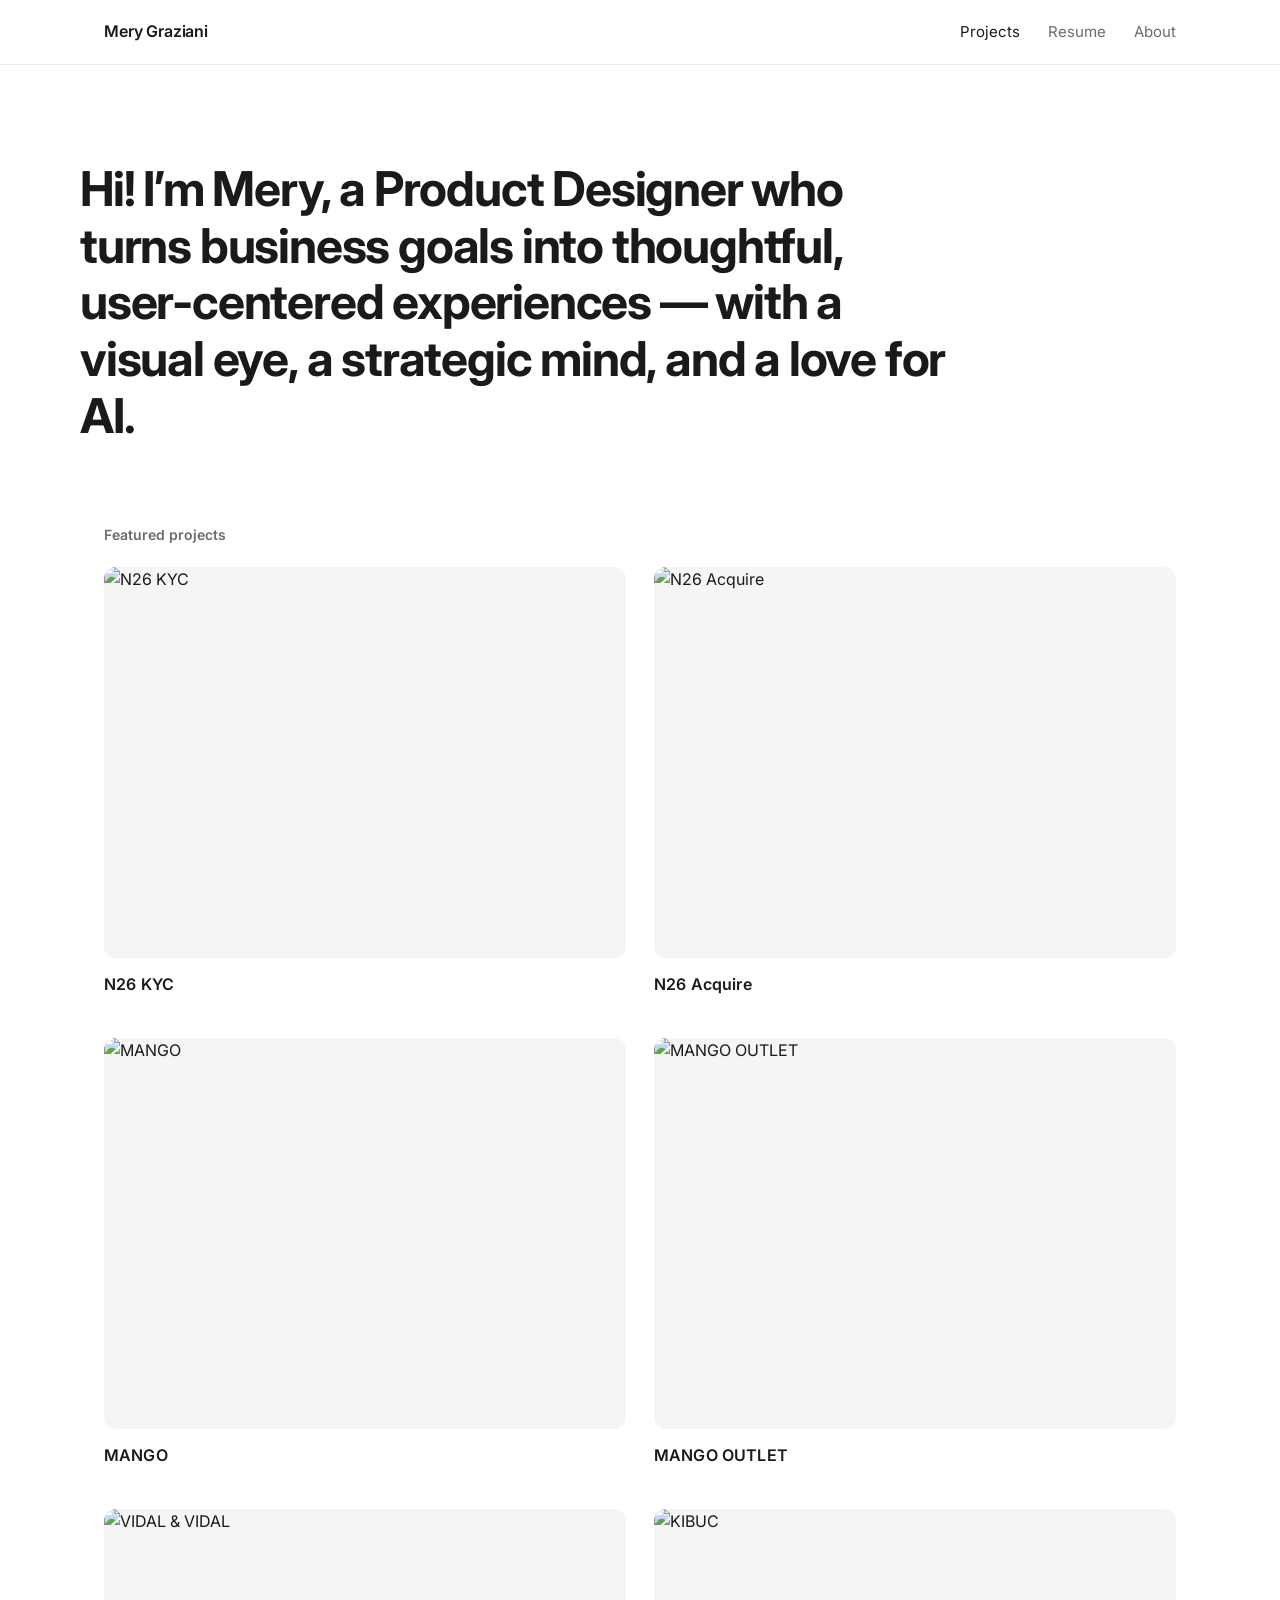
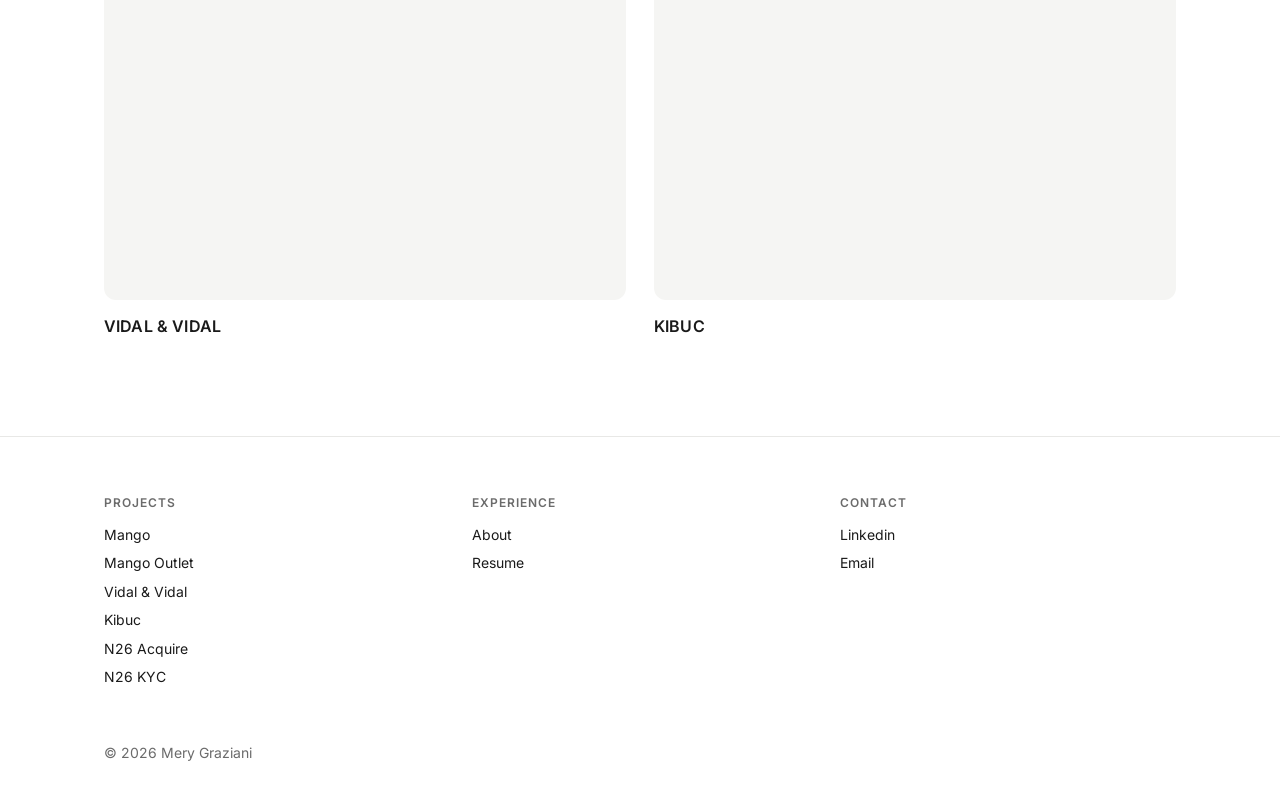
==== index.html @ f2dfc3ac "Add files via upload" ====
<!doctype html>
<html lang="en">
<head>
<meta charset="utf-8">
<meta name="viewport" content="width=device-width, initial-scale=1">
<title>Mery Graziani</title>
<meta name="description" content="Featured projects">
<meta property="og:title" content="Mery Graziani">
<meta property="og:description" content="Featured projects">
<meta property="og:type" content="website">
<link rel="preconnect" href="https://fonts.googleapis.com">
<link rel="preconnect" href="https://fonts.gstatic.com" crossorigin>
<link href="https://fonts.googleapis.com/css2?family=Inter:wght@400;500;600;700&display=swap" rel="stylesheet">
<link rel="stylesheet" href="styles.css">
</head>
<body>
<header class="site-header"><div class="wrap">
  <a class="brand" href="./">Mery Graziani</a>
  <nav class="nav">
    <a href="./" aria-current="page">Projects</a>
    <a href="https://drive.google.com/file/d/1acHskjJDS2ccZEZ6G4T8H_sam3_hk7ib/view?usp=sharing" target="_blank" rel="noopener">Resume</a>
    <a href="about/">About</a>
  </nav>
</div></header>
<main>
<section class="wrap hero"><h1>Hi! I’m Mery, a Product Designer who turns business goals into thoughtful, user-centered experiences — with a visual eye, a strategic mind, and a love for AI.</h1></section>
<section class="wrap"><p class="section-label">Featured projects</p><div class="grid"><a class="card" href="n26-case-study/"><div class="thumb"><img src="https://images.spr.so/cdn-cgi/imagedelivery/j42No7y-dcokJuNgXeA0ig/cc430961-fffe-4070-ac95-636eb72e9f45/bottom_module_snap_fullsize_desktop_es/w=1920,quality=90,fit=scale-down" alt="N26 KYC" loading="lazy"></div><h3>N26 KYC</h3></a><a class="card" href="n26-acquisition/"><div class="thumb"><img src="https://images.spr.so/cdn-cgi/imagedelivery/j42No7y-dcokJuNgXeA0ig/9382e1e2-3221-401f-8380-3ac814781bd2/crst19874_go-lp_7_mobile_754x533_es_es/w=1920,quality=90,fit=scale-down" alt="N26 Acquire" loading="lazy"></div><h3>N26 Acquire</h3></a><a class="card" href="mango-case-study/"><div class="thumb"><img src="https://images.spr.so/cdn-cgi/imagedelivery/j42No7y-dcokJuNgXeA0ig/08758ee2-261c-438c-bb22-ec7ab88856b6/Mango/w=1920,quality=90,fit=scale-down" alt="MANGO" loading="lazy"></div><h3>MANGO</h3></a><a class="card" href="mango-outlet-case-study/"><div class="thumb"><img src="https://images.spr.so/cdn-cgi/imagedelivery/j42No7y-dcokJuNgXeA0ig/760f2df8-61cd-4279-9bb0-8ff4400f3715/Mango_outlet/w=1920,quality=90,fit=scale-down" alt="MANGO OUTLET" loading="lazy"></div><h3>MANGO OUTLET</h3></a><a class="card" href="vidal-case-study/"><div class="thumb"><img src="https://images.spr.so/cdn-cgi/imagedelivery/j42No7y-dcokJuNgXeA0ig/738d2fbd-0577-40f5-94e7-2d4a76df7eb0/Vidal/w=1920,quality=90,fit=scale-down" alt="VIDAL &amp; VIDAL" loading="lazy"></div><h3>VIDAL &amp; VIDAL</h3></a><a class="card" href="kibuc-case-study/"><div class="thumb"><img src="https://images.spr.so/cdn-cgi/imagedelivery/j42No7y-dcokJuNgXeA0ig/024a9d75-fc87-487b-a517-58f0dd82a37b/Kibuc/w=1920,quality=90,fit=scale-down" alt="KIBUC" loading="lazy"></div><h3>KIBUC</h3></a></div></section>
</main>
<footer class="site-footer"><div class="wrap">
  <div class="cols">
    <div><h4>Projects</h4><ul><li><a href="mango-case-study/">Mango</a></li><li><a href="mango-outlet-case-study/">Mango Outlet</a></li><li><a href="vidal-case-study/">Vidal &amp; Vidal</a></li><li><a href="kibuc-case-study/">Kibuc</a></li><li><a href="n26-acquisition/">N26 Acquire</a></li><li><a href="n26-case-study/">N26 KYC</a></li></ul></div>
    <div><h4>Experience</h4><ul>
      <li><a href="about/">About</a></li>
      <li><a href="https://drive.google.com/file/d/1acHskjJDS2ccZEZ6G4T8H_sam3_hk7ib/view?usp=sharing" target="_blank" rel="noopener">Resume</a></li></ul></div>
    <div><h4>Contact</h4><ul>
      <li><a href="https://www.linkedin.com/in/mariagraziani/" target="_blank" rel="noopener">Linkedin</a></li>
      <li><a href="mailto:">Email</a></li></ul></div>
  </div>
  <p class="copy">© 2026 Mery Graziani</p>
</div></footer>
</body>
</html>
---- styles.css ----
:root {
  --bg: #ffffff;
  --text: #1a1a1a;
  --muted: #6b6b6b;
  --line: #e8e8e6;
  --card: #f5f5f3;
  --max: 1120px;
  --gutter: 24px;
}
@media (prefers-color-scheme: dark) {
  :root {
    --bg: #111111;
    --text: #f2f2f0;
    --muted: #9a9a96;
    --line: #2a2a28;
    --card: #1b1b1a;
  }
}
* { box-sizing: border-box; margin: 0; padding: 0; }
html { scroll-behavior: smooth; }
body {
  background: var(--bg);
  color: var(--text);
  font-family: "Inter", -apple-system, BlinkMacSystemFont, "Segoe UI", Roboto, sans-serif;
  line-height: 1.6;
  -webkit-font-smoothing: antialiased;
}
a { color: inherit; text-decoration: none; }
img { display: block; max-width: 100%; }
.wrap { max-width: var(--max); margin: 0 auto; padding: 0 var(--gutter); }

/* Header */
.site-header {
  position: sticky; top: 0; z-index: 10;
  background: color-mix(in srgb, var(--bg) 88%, transparent);
  backdrop-filter: blur(10px);
  border-bottom: 1px solid var(--line);
}
.site-header .wrap { display: flex; align-items: center; justify-content: space-between; height: 64px; }
.brand { font-weight: 600; letter-spacing: -0.01em; }
.nav { display: flex; gap: 28px; font-size: 15px; color: var(--muted); }
.nav a:hover, .nav a[aria-current="page"] { color: var(--text); }

/* Hero */
.hero { padding: 96px 0 56px; }
.hero h1 {
  font-size: clamp(28px, 4.4vw, 48px);
  line-height: 1.18;
  letter-spacing: -0.025em;
  font-weight: 700;
  max-width: 880px;
}
.section-label { font-size: 14px; font-weight: 600; color: var(--muted); margin: 24px 0 20px; }

/* Project grid */
.grid { display: grid; grid-template-columns: repeat(2, 1fr); gap: 40px 28px; padding-bottom: 96px; }
.card { display: block; }
.card .thumb {
  aspect-ratio: 4 / 3; overflow: hidden; border-radius: 12px; background: var(--card);
}
.card .thumb img { width: 100%; height: 100%; object-fit: cover; transition: transform .5s ease; }
.card:hover .thumb img { transform: scale(1.03); }
.card h3 { margin-top: 14px; font-size: 16px; font-weight: 600; letter-spacing: 0.01em; }

/* About */
.about { padding: 96px 0 24px; }
.about h1 { font-size: clamp(36px, 6vw, 64px); letter-spacing: -0.03em; line-height: 1.05; }
.about .lead {
  font-size: clamp(20px, 2.6vw, 28px); line-height: 1.35; font-weight: 600;
  letter-spacing: -0.015em; max-width: 860px; margin-top: 28px;
}
.pillars { display: grid; grid-template-columns: repeat(3, 1fr); gap: 48px 32px; padding: 72px 0 96px; }
.pillars h3 { font-size: 17px; margin-bottom: 10px; letter-spacing: -0.01em; }
.pillars p { color: var(--muted); font-size: 15px; }

/* Case study */
.case-head { padding: 80px 0 32px; }
.case-head h1 { font-size: clamp(30px, 5vw, 52px); line-height: 1.1; letter-spacing: -0.03em; max-width: 860px; }
.case-head .summary { margin-top: 20px; font-size: 19px; color: var(--muted); max-width: 760px; }
.meta { display: grid; grid-template-columns: repeat(4, 1fr); gap: 24px; padding: 28px 0; margin-top: 36px; border-top: 1px solid var(--line); border-bottom: 1px solid var(--line); }
.meta dt { font-size: 12px; text-transform: uppercase; letter-spacing: .08em; color: var(--muted); }
.meta dd { font-size: 16px; margin-top: 4px; font-weight: 500; }
.meta a { text-decoration: underline; text-underline-offset: 3px; }
.cover { margin: 40px 0 8px; border-radius: 14px; overflow: hidden; background: var(--card); }
.cover img { width: 100%; max-height: 560px; object-fit: cover; }
.phase { display: grid; grid-template-columns: 200px 1fr; gap: 32px; padding: 48px 0; border-bottom: 1px solid var(--line); }
.phase .num { font-size: 14px; color: var(--muted); font-variant-numeric: tabular-nums; }
.phase h2 { font-size: 28px; letter-spacing: -0.02em; margin-bottom: 12px; }
.phase p { max-width: 680px; font-size: 17px; }
.impact { padding: 56px 0 24px; }
.impact h2 { font-size: 28px; letter-spacing: -0.02em; margin-bottom: 12px; }
.impact ul { padding-left: 20px; max-width: 720px; }
.impact li, .impact p { font-size: 17px; margin-bottom: 8px; max-width: 720px; }
.stats { display: flex; gap: 48px; flex-wrap: wrap; margin-top: 32px; }
.stat b { display: block; font-size: clamp(32px, 5vw, 52px); letter-spacing: -0.03em; line-height: 1.1; }
.stat span { color: var(--muted); font-size: 15px; }
.pager { display: flex; justify-content: space-between; gap: 16px; padding: 56px 0 96px; font-size: 15px; }
.pager a { border-bottom: 1px solid var(--text); padding-bottom: 2px; }
.note { margin-top: 40px; padding: 20px 24px; border: 1px dashed var(--line); border-radius: 12px; color: var(--muted); }

/* Footer */
.site-footer { border-top: 1px solid var(--line); padding: 56px 0 40px; font-size: 14px; }
.site-footer .cols { display: grid; grid-template-columns: repeat(3, 1fr); gap: 32px; }
.site-footer h4 { font-size: 12px; text-transform: uppercase; letter-spacing: .08em; color: var(--muted); margin-bottom: 12px; font-weight: 600; }
.site-footer li { list-style: none; margin-bottom: 6px; }
.site-footer a:hover { text-decoration: underline; text-underline-offset: 3px; }
.copy { margin-top: 48px; color: var(--muted); }

@media (max-width: 860px) {
  .grid { grid-template-columns: 1fr; }
  .pillars { grid-template-columns: 1fr; gap: 36px; }
  .meta { grid-template-columns: repeat(2, 1fr); }
  .phase { grid-template-columns: 1fr; gap: 8px; }
  .site-footer .cols { grid-template-columns: 1fr; }
  .hero, .about { padding-top: 56px; }
}
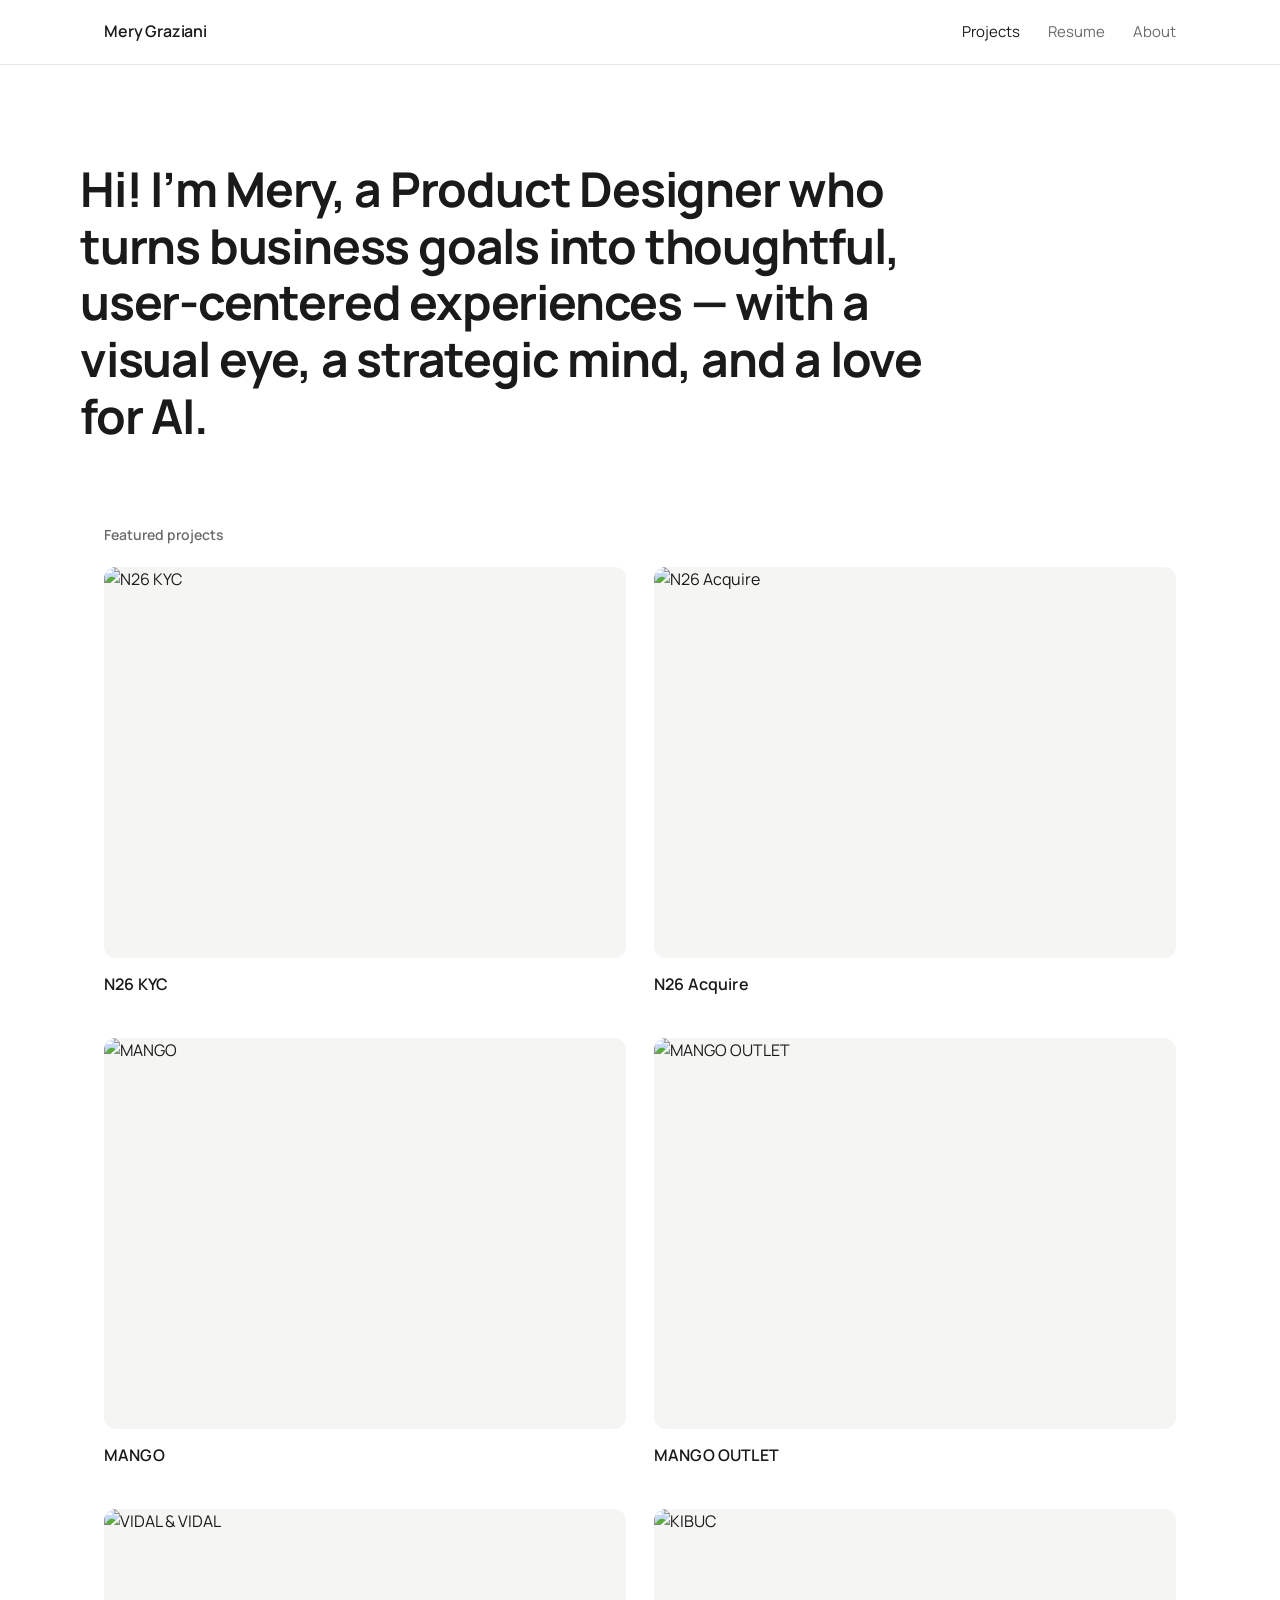
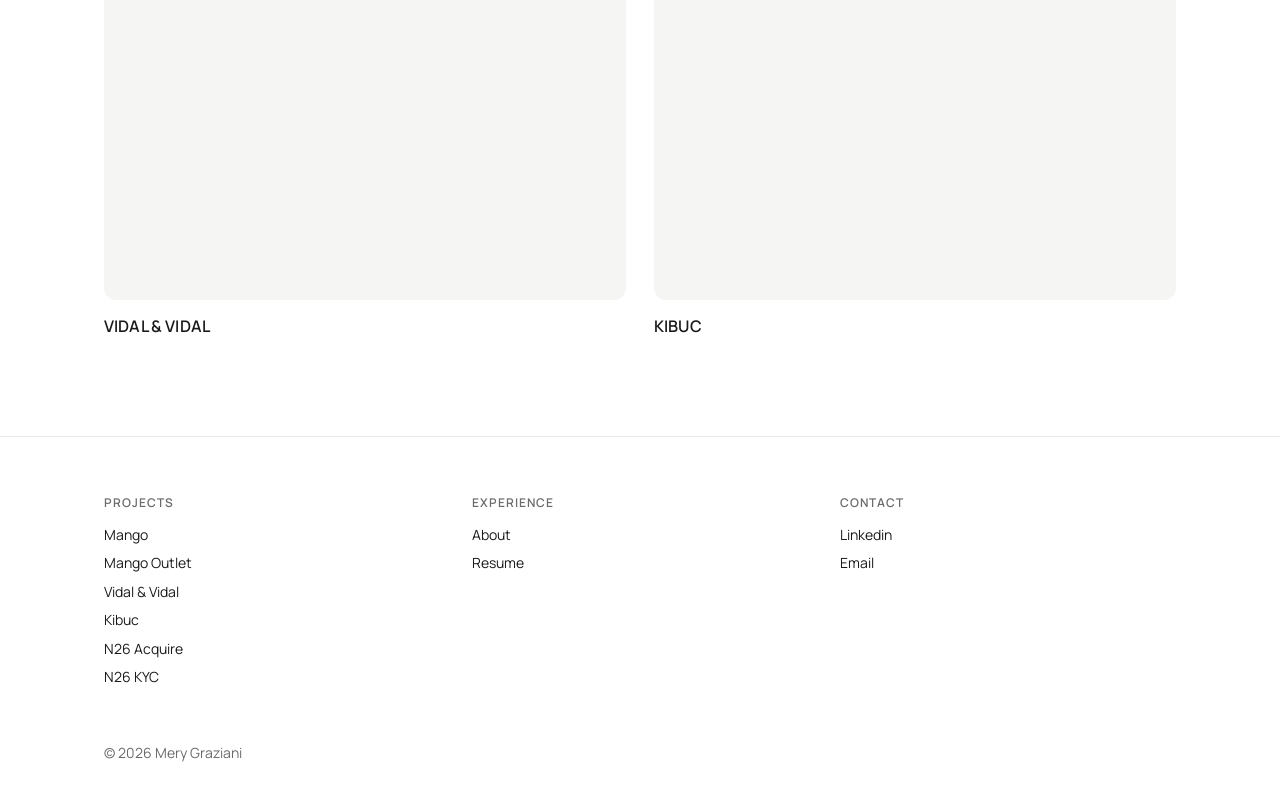
==== commit 8a00fce2: "Use Manrope as the site font Co-Authored-By: Claude Sonnet 5.5 <noreply@anthropic.com> Claude-Sessio" ====
--- a/index.html
+++ b/index.html
@@ -10,7 +10,7 @@
 <meta property="og:type" content="website">
 <link rel="preconnect" href="https://fonts.googleapis.com">
 <link rel="preconnect" href="https://fonts.gstatic.com" crossorigin>
-<link href="https://fonts.googleapis.com/css2?family=Inter:wght@400;500;600;700&display=swap" rel="stylesheet">
+<link href="https://fonts.googleapis.com/css2?family=Manrope:wght@400;500;600;700;800&display=swap" rel="stylesheet">
 <link rel="stylesheet" href="styles.css">
 </head>
 <body>
@@ -34,7 +34,7 @@
       <li><a href="https://drive.google.com/file/d/1acHskjJDS2ccZEZ6G4T8H_sam3_hk7ib/view?usp=sharing" target="_blank" rel="noopener">Resume</a></li></ul></div>
     <div><h4>Contact</h4><ul>
       <li><a href="https://www.linkedin.com/in/mariagraziani/" target="_blank" rel="noopener">Linkedin</a></li>
-      <li><a href="mailto:">Email</a></li></ul></div>
+      <li><a href="mailto:megraziani@gmail.com">Email</a></li></ul></div>
   </div>
   <p class="copy">© 2026 Mery Graziani</p>
 </div></footer>
--- a/styles.css
+++ b/styles.css
@@ -21,7 +21,7 @@
 body {
   background: var(--bg);
   color: var(--text);
-  font-family: "Inter", -apple-system, BlinkMacSystemFont, "Segoe UI", Roboto, sans-serif;
+  font-family: "Manrope", -apple-system, BlinkMacSystemFont, "Segoe UI", Roboto, sans-serif;
   line-height: 1.6;
   -webkit-font-smoothing: antialiased;
 }
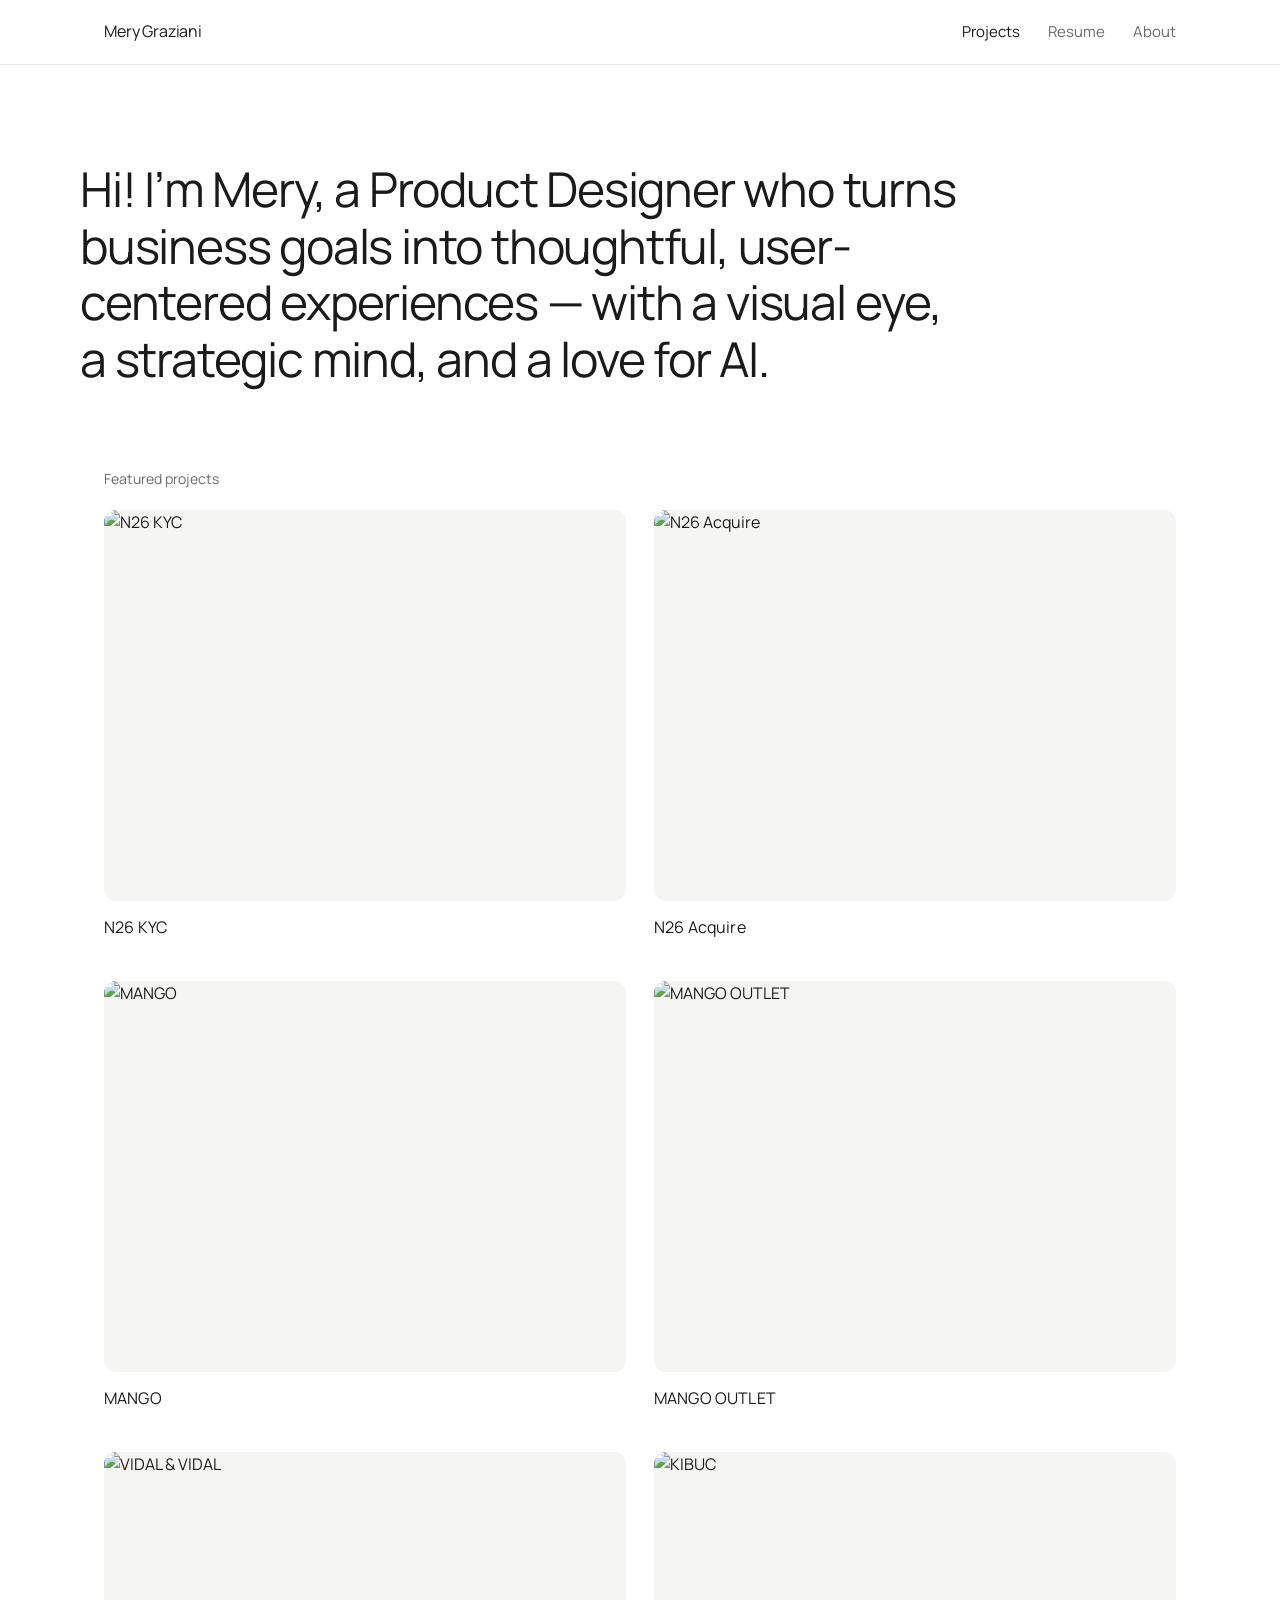
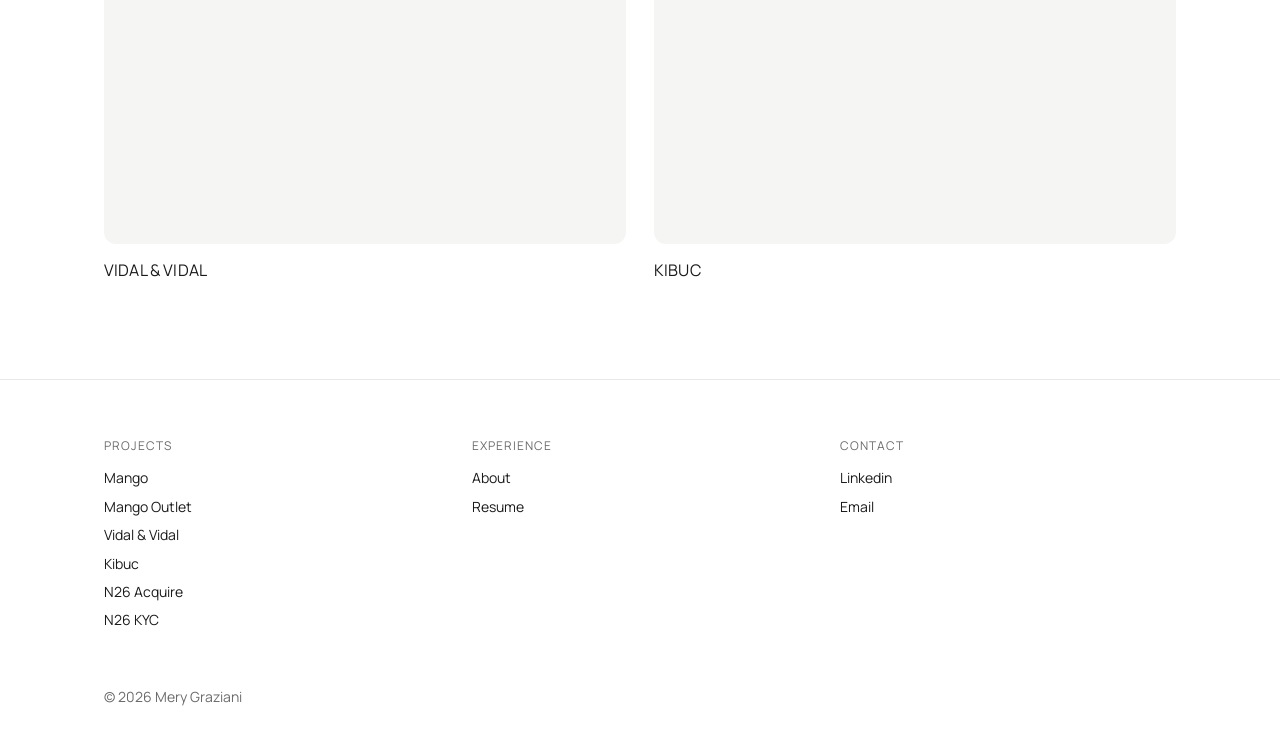
==== commit 3d94e07c: "Use font weight 400 everywhere Co-Authored-By: Claude Sonnet 5.5 <noreply@anthropic.com> Claude-Sess" ====
--- a/index.html
+++ b/index.html
@@ -10,7 +10,7 @@
 <meta property="og:type" content="website">
 <link rel="preconnect" href="https://fonts.googleapis.com">
 <link rel="preconnect" href="https://fonts.gstatic.com" crossorigin>
-<link href="https://fonts.googleapis.com/css2?family=Manrope:wght@400;500;600;700;800&display=swap" rel="stylesheet">
+<link href="https://fonts.googleapis.com/css2?family=Manrope:wght@400&display=swap" rel="stylesheet">
 <link rel="stylesheet" href="styles.css">
 </head>
 <body>
--- a/styles.css
+++ b/styles.css
@@ -17,6 +17,7 @@
   }
 }
 * { box-sizing: border-box; margin: 0; padding: 0; }
+h1, h2, h3, h4, h5, h6, b, strong, dt, dd { font-weight: 400; }
 html { scroll-behavior: smooth; }
 body {
   background: var(--bg);
@@ -37,7 +38,7 @@
   border-bottom: 1px solid var(--line);
 }
 .site-header .wrap { display: flex; align-items: center; justify-content: space-between; height: 64px; }
-.brand { font-weight: 600; letter-spacing: -0.01em; }
+.brand { font-weight: 400; letter-spacing: -0.01em; }
 .nav { display: flex; gap: 28px; font-size: 15px; color: var(--muted); }
 .nav a:hover, .nav a[aria-current="page"] { color: var(--text); }
 
@@ -47,10 +48,10 @@
   font-size: clamp(28px, 4.4vw, 48px);
   line-height: 1.18;
   letter-spacing: -0.025em;
-  font-weight: 700;
+  font-weight: 400;
   max-width: 880px;
 }
-.section-label { font-size: 14px; font-weight: 600; color: var(--muted); margin: 24px 0 20px; }
+.section-label { font-size: 14px; font-weight: 400; color: var(--muted); margin: 24px 0 20px; }
 
 /* Project grid */
 .grid { display: grid; grid-template-columns: repeat(2, 1fr); gap: 40px 28px; padding-bottom: 96px; }
@@ -60,13 +61,13 @@
 }
 .card .thumb img { width: 100%; height: 100%; object-fit: cover; transition: transform .5s ease; }
 .card:hover .thumb img { transform: scale(1.03); }
-.card h3 { margin-top: 14px; font-size: 16px; font-weight: 600; letter-spacing: 0.01em; }
+.card h3 { margin-top: 14px; font-size: 16px; font-weight: 400; letter-spacing: 0.01em; }
 
 /* About */
 .about { padding: 96px 0 24px; }
 .about h1 { font-size: clamp(36px, 6vw, 64px); letter-spacing: -0.03em; line-height: 1.05; }
 .about .lead {
-  font-size: clamp(20px, 2.6vw, 28px); line-height: 1.35; font-weight: 600;
+  font-size: clamp(20px, 2.6vw, 28px); line-height: 1.35; font-weight: 400;
   letter-spacing: -0.015em; max-width: 860px; margin-top: 28px;
 }
 .pillars { display: grid; grid-template-columns: repeat(3, 1fr); gap: 48px 32px; padding: 72px 0 96px; }
@@ -79,7 +80,7 @@
 .case-head .summary { margin-top: 20px; font-size: 19px; color: var(--muted); max-width: 760px; }
 .meta { display: grid; grid-template-columns: repeat(4, 1fr); gap: 24px; padding: 28px 0; margin-top: 36px; border-top: 1px solid var(--line); border-bottom: 1px solid var(--line); }
 .meta dt { font-size: 12px; text-transform: uppercase; letter-spacing: .08em; color: var(--muted); }
-.meta dd { font-size: 16px; margin-top: 4px; font-weight: 500; }
+.meta dd { font-size: 16px; margin-top: 4px; font-weight: 400; }
 .meta a { text-decoration: underline; text-underline-offset: 3px; }
 .cover { margin: 40px 0 8px; border-radius: 14px; overflow: hidden; background: var(--card); }
 .cover img { width: 100%; max-height: 560px; object-fit: cover; }
@@ -101,7 +102,7 @@
 /* Footer */
 .site-footer { border-top: 1px solid var(--line); padding: 56px 0 40px; font-size: 14px; }
 .site-footer .cols { display: grid; grid-template-columns: repeat(3, 1fr); gap: 32px; }
-.site-footer h4 { font-size: 12px; text-transform: uppercase; letter-spacing: .08em; color: var(--muted); margin-bottom: 12px; font-weight: 600; }
+.site-footer h4 { font-size: 12px; text-transform: uppercase; letter-spacing: .08em; color: var(--muted); margin-bottom: 12px; font-weight: 400; }
 .site-footer li { list-style: none; margin-bottom: 6px; }
 .site-footer a:hover { text-decoration: underline; text-underline-offset: 3px; }
 .copy { margin-top: 48px; color: var(--muted); }
